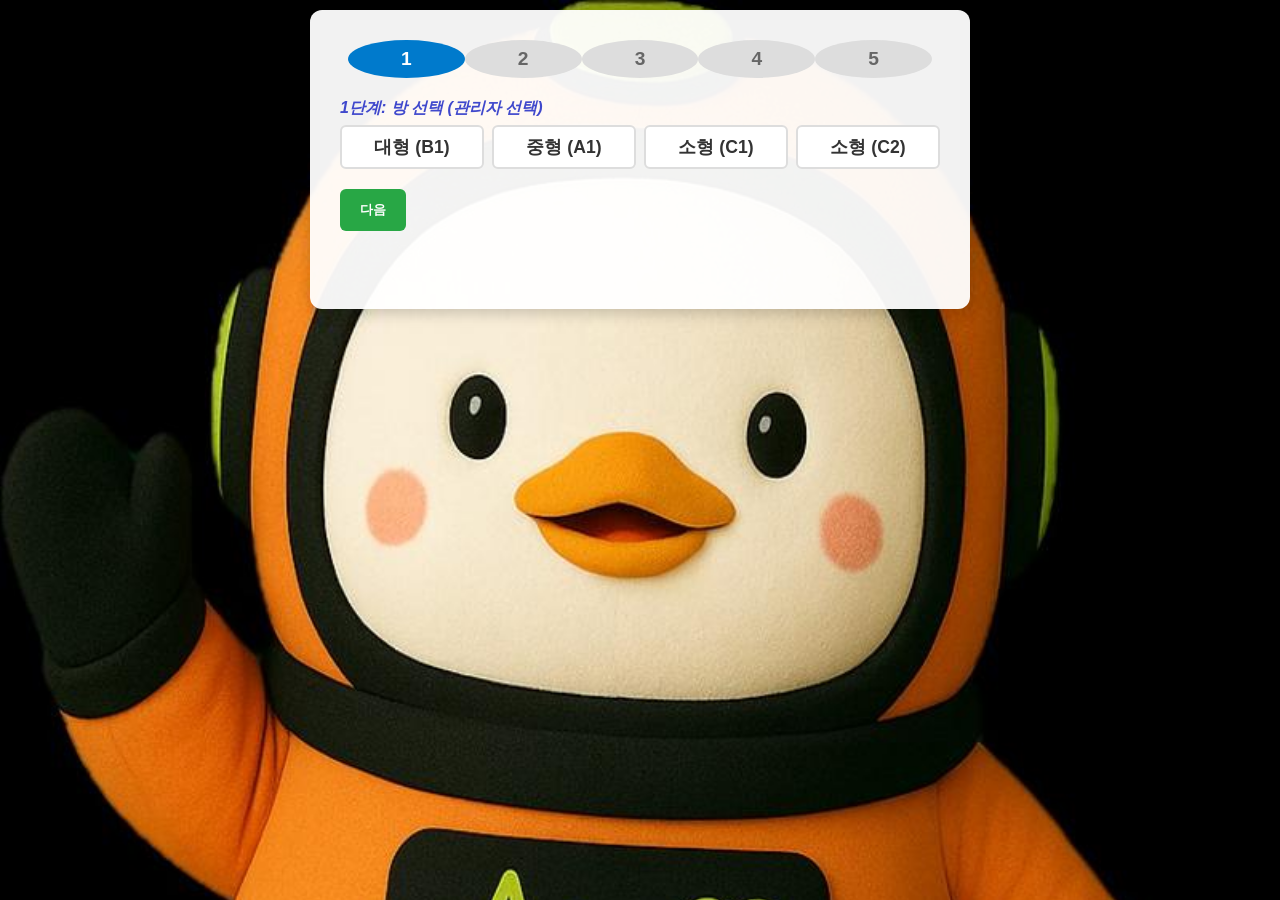
==== index.html @ 496429e9 "Update index.html" ====
<!-- index.html -->
<!DOCTYPE html>
<html lang="ko">
<head>
  <meta charset="UTF-8" />
  <meta name="viewport" content="width=device-width, initial-scale=1.0, maximum-scale=1.0, user-scalable=no" />
  <title>점핑배틀</title>
  <link rel="stylesheet" href="styles.css" />
</head>
<body>
  <div class="container">
    <!-- 단계 표시 -->
    <div class="steps-indicator">
      <span class="step-dot active">1</span>
      <span class="step-dot">2</span>
      <span class="step-dot">3</span>
      <span class="step-dot">4</span>
      <span class="step-dot">5</span>
    </div>

    <form id="reservationForm" novalidate>
      <input type="hidden" id="walkInTime" name="walkInTime" />
      <input type="hidden" id="roomSize" name="roomSize" required />
      <input type="hidden" id="difficulty" name="difficulty" required />

      <!-- 1단계: 방 선택 -->
      <div class="step" data-step="1">
        <label> <span class="note">1단계: 방 선택 (관리자 선택)</span></label>
        <div class="room-buttons">
          <button type="button" data-value="B1">대형 (B1)</button>
          <button type="button" data-value="A1">중형 (A1)</button>
          <button type="button" data-value="C1">소형 (C1)</button>
          <button type="button" data-value="C2">소형 (C2)</button>
        </div>
      </div>

      <!-- 2단계: 인원 입력 -->
      <div class="step" data-step="2" style="display:none;">
        <label> <span class="note">2단계: 인원 입력</span></label>        
        <div class="field-group">
          <div class="field half">
            <label for="adultCount">성인 (인원)</label>
            <input type="number" id="adultCount" name="adultCount" min="0" placeholder="0" required />
          </div>
          <div class="field half">
            <label for="youthCount">청소년·어린이 (인원)</label>
            <input type="number" id="youthCount" name="youthCount" min="0" placeholder="0" required />
          </div>
        </div>
      </div>

      <!-- 3단계: 팀명 입력 -->
      <div class="step" data-step="3" style="display:none;">
        <div class="field auto-teamname">
          <label for="teamName" class="teamname-label">
            3단계: 팀명 입력
            <button type="button" id="generateTeamNameBtn" class="tiny-btn">자동</button>
          </label>
          <input type="text" id="teamName" name="teamName" placeholder="팀명을 입력하세요" required />
        </div>
      </div>

      <!-- 4단계: 난이도 선택 -->
      <div class="step" data-step="4" style="display:none;">        
        <label> <span class="note">4단계: 난이도 선택</span></label>
        <div class="difficulty-buttons">
          <button type="button" data-value="ㅂ베이직">
            <span class="label">베이직 (★)</span>
            <span class="desc">👶처음이거나, 아이와 함께라면^^🎈</span>
          </button>
          <button type="button" data-value="ㅇ이지">
            <span class="label">이지 (★★)</span>
            <span class="desc">😉처음인데, 내가 센스는 좀 있다!👍</span>
          </button>
          <button type="button" data-value="ㅅ우주">
            <span class="label">우주 (★★★)</span>
            <span class="desc">🌌우주 테마맵 도전, 준비됐나요?🚀</span>
          </button>
          <button type="button" data-value="ㄴ노멀">
            <span class="label">노멀 (★★★★)</span>
            <span class="desc">💪평소 운동 좀 한다!🏃‍♂️</span>
          </button>
          <button type="button" data-value="ㅎ하드">
            <span class="label">하드 (★★★★★)</span>
            <span class="desc">🤯발이 안보인다! 너무 어려워요!🥵</span>
          </button>
          <button type="button" data-value="ㅊ챌린저">
            <span class="label">챌린저 (★★★★★★)</span>
            <span class="desc">🏆최강자 도전, 살아남을 수 있겠어?💥</span>
          </button>
        </div>
      </div>

      <!-- 5단계: 차량번호 입력 -->
      <div class="step" data-step="5" style="display:none;">        
        <label> <span class="note">5단계: 차량번호 입력 (뒤 4자리)</span></label>
        <input
          type="text"
          id="vehicle"
          name="vehicle"
          placeholder="ex)1234 //등록 필요 없을 경우 완료"
          inputmode="numeric"
          pattern="[0-9]*"
        />
      </div>

      <!-- 네비게이션 버튼 -->
      <div class="step-nav">
        <button type="button" id="prevBtn">이전</button>
        <button type="button" id="nextBtn">다음</button>
        <button type="submit" id="submitBtn">완료 🚀</button>
      </div>

      <div id="result" class="result"></div>
    </form>
  </div>

  <script src="script.js" defer></script>
</body>
</html>
---- styles.css ----
/* styles.css */
body {
  margin: 0;
  padding: 0;
  background: url('jumpingbattle_character_bg.jpg') no-repeat top center;
  background-size: cover;
  display: flex;
  justify-content: center;
  align-items: flex-start;
  min-height: 100vh;
  font-family: 'Segoe UI', sans-serif;
}

.container {
  position: fixed;
  top: 0; left: 50%;
  transform: translateX(-50%);
  background: rgba(255,255,255,0.95);
  padding: 30px;
  margin-top: 10px;
  border-radius: 12px;
  width: 95%; max-width: 600px;
  box-shadow: 0 4px 15px rgba(0,0,0,0.2);
  z-index: 1;
}

/* Step Indicator (반응형) */
.steps-indicator {
  display: flex;
  justify-content: space-between;
  align-items: center;
  margin-bottom: 20px;
  flex-wrap: nowrap;
  padding: 0 8px;
}
.step-dot {
  flex: 1;
  min-width: 0;
  text-align: center;
  white-space: nowrap;
  padding: 8px 4px;
  border-radius: 50%;
  background: #ddd;
  color: #666;
  font-weight: bold;
  transition: background 0.3s, color 0.3s;
  font-size: clamp(0.8rem, 4vw, 1.2rem);
}
.step-dot.active {
  background: #007ACC;
  color: #fff;
}
@media (max-width: 400px) {
  .step-dot {
    padding: 6px 2px;
    font-size: 0.8rem;
  }
}

/* 기본 스타일 */
label {
  display: block;
  margin-bottom: 6px;
  font-weight: 600;
  color: #333;
}
label .note {
  color: #3F48CC;
  font-style: italic;
}
input[type="text"],
input[type="number"] {
  width: 100%;
  padding: 12px;
  font-size: 1.2rem;
  border: 1px solid #ccc;
  border-radius: 6px;
  box-sizing: border-box;
}

.field-group {
  display: flex;
  gap: 4%;
  margin-bottom: 16px;
}
.field-group .half {
  width: 48%;
}

/* 방 선택 */
.room-buttons {
  display: flex;
  gap: 8px;
  margin-bottom: 16px;
}
.room-buttons button {
  flex: 1;
  padding: 8px 0;
  font-size: 1.1rem;
  background: #fff;
  border: 2px solid #ddd;
  border-radius: 6px;
  font-weight: 600;
  color: #333;
  cursor: pointer;
  transition: background 0.2s, border-color 0.2s;
}
.room-buttons button.selected {
  background: #007ACC;
  color: #fff;
  border-color: #005A9E;
}

/* 팀명 입력 + 자동생성 버튼 */
.auto-teamname {
  display: flex;
  flex-direction: column; /* 입력창은 라벨 아래, 버튼도 라벨에 속함 */
  margin-bottom: 16px;
}
.teamname-label {
  display: inline-flex;   /* 라벨 텍스트 옆에 버튼 위치 */
  align-items: center;
  gap: 8px;
  font-weight: 600;
  color: #333;
  margin-bottom: 6px;
}
.tiny-btn {
  padding: 2px 6px;
  font-size: 0.8rem;
  font-weight: 600;
  color: #fff;
  background: #feb47b;
  border: none;
  border-radius: 4px;
  cursor: pointer;
  transition: background 0.2s;
}
.tiny-btn:hover {
  background: #ff9a5c;
}
.auto-teamname input {
  width: 100%;
  padding: 10px 12px;
  font-size: 1.1rem;
  border: 1px solid #ccc;
  border-radius: 6px;
  box-sizing: border-box;
}

/* 난이도 선택 (세로 + 설명) */
.difficulty-buttons {
  display: flex;
  flex-direction: column;
  gap: 12px;
  margin-bottom: 16px;
}
.difficulty-buttons button {
  display: flex;
  flex-direction: column;
  align-items: flex-start;
  padding: 12px;
  border: 2px solid #ddd;
  border-radius: 6px;
  background: #fff;
  cursor: pointer;
  transition: background 0.2s, border-color 0.2s;
}
.difficulty-buttons button:hover {
  border-color: #007ACC;
}
.difficulty-buttons button.selected {
  background: #007ACC;
  border-color: #005A9E;
  color: #fff;
}
.difficulty-buttons .label {
  font-size: 1.1rem;
  font-weight: 600;
}
.difficulty-buttons .desc {
  font-size: 0.9rem;
  color: #666;
  margin-top: 4px;
  line-height: 1.3;
}

/* 네비게이션 버튼 */
.step-nav {
  display: flex;
  justify-content: space-between;
  margin-top: 20px;
}
.step-nav button {
  padding: 12px 20px;
  border: none;
  border-radius: 6px;
  cursor: pointer;
  font-weight: 600;
}
#prevBtn {
  background: #ccc;
  color: #333;
}
#nextBtn {
  background: #28A745;
  color: #fff;
}
#submitBtn {
  background: #005A9E;
  color: #fff;
}

/* 결과 영역 */
.result {
  margin-top: 16px;
  font-size: 1rem;
  color: #333;
  min-height: 2em;
}

/* 모바일 대응 */
@media (max-width: 600px) {
  .container {
    width: 100%;
    max-width: 80%;
    padding: 20px;
  }
  input[type="text"],
  input[type="number"] {
    font-size: 1rem;
    padding: 10px;
  }
  .room-buttons button,
  .difficulty-buttons button {
    font-size: 1rem;
    padding: 10px;
  }
  .tiny-btn {
    padding: 2px 4px;
    font-size: 0.75rem;
  }
  .step-nav button {
    padding: 10px;
    font-size: 1rem;
  }
}
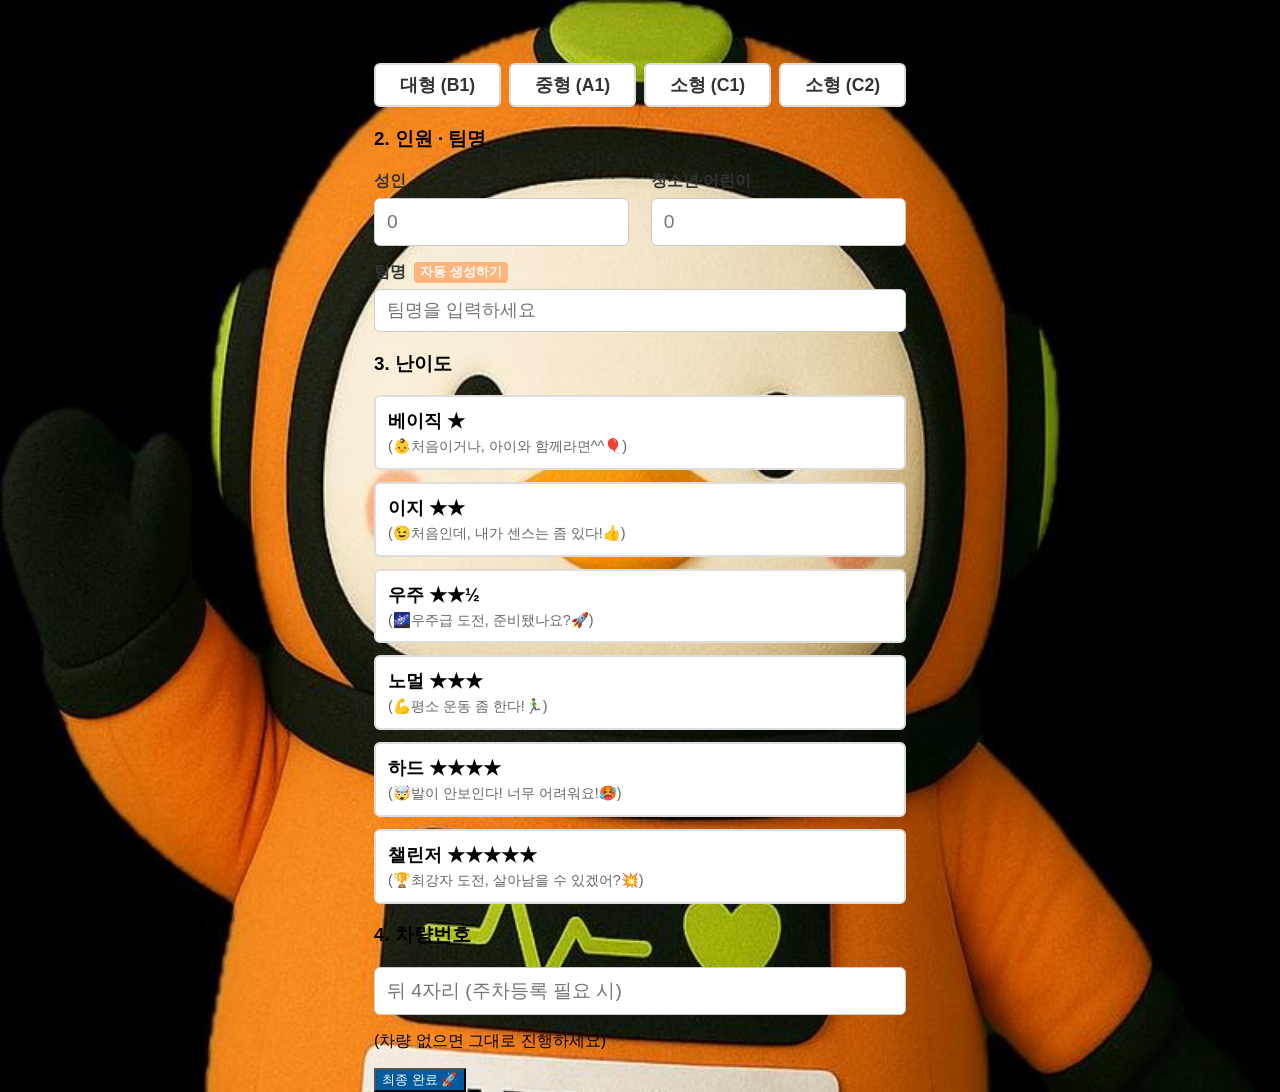
==== commit fd52f19e: "Create index.html" ====
--- a/index.html
+++ b/index.html
@@ -1,4 +1,3 @@
-<!-- index.html -->
 <!DOCTYPE html>
 <html lang="ko">
 <head>
@@ -8,112 +7,98 @@
   <link rel="stylesheet" href="styles.css" />
 </head>
 <body>
-  <div class="container">
-    <!-- 단계 표시 -->
-    <div class="steps-indicator">
-      <span class="step-dot active">1</span>
-      <span class="step-dot">2</span>
-      <span class="step-dot">3</span>
-      <span class="step-dot">4</span>
-      <span class="step-dot">5</span>
+  <form id="reservationForm" class="form-grid" novalidate>
+    <!-- 숨겨진 값들 -->
+    <input type="hidden" id="walkInTime" name="walkInTime" />
+    <input type="hidden" id="roomSize" name="roomSize" required />
+    <input type="hidden" id="difficulty" name="difficulty" required />
+
+    <!-- 1. 방 선택 -->
+    <div class="card">
+      <h3>1. 방 선택</h3>
+      <div class="room-buttons">
+        <button type="button" data-value="B1">대형 (B1)</button>
+        <button type="button" data-value="A1">중형 (A1)</button>
+        <button type="button" data-value="C1">소형 (C1)</button>
+        <button type="button" data-value="C2">소형 (C2)</button>
+      </div>
     </div>
 
-    <form id="reservationForm" novalidate>
-      <input type="hidden" id="walkInTime" name="walkInTime" />
-      <input type="hidden" id="roomSize" name="roomSize" required />
-      <input type="hidden" id="difficulty" name="difficulty" required />
-
-      <!-- 1단계: 방 선택 -->
-      <div class="step" data-step="1">
-        <label> <span class="note">1단계: 방 선택 (관리자 선택)</span></label>
-        <div class="room-buttons">
-          <button type="button" data-value="B1">대형 (B1)</button>
-          <button type="button" data-value="A1">중형 (A1)</button>
-          <button type="button" data-value="C1">소형 (C1)</button>
-          <button type="button" data-value="C2">소형 (C2)</button>
+    <!-- 2. 인원 · 팀명 -->
+    <div class="card">
+      <h3>2. 인원 · 팀명</h3>
+      <div class="field-group">
+        <div class="field half">
+          <label for="adultCount">성인</label>
+          <input type="number" id="adultCount" name="adultCount" min="0" placeholder="0" required />
+        </div>
+        <div class="field half">
+          <label for="youthCount">청소년·어린이</label>
+          <input type="number" id="youthCount" name="youthCount" min="0" placeholder="0" required />
         </div>
       </div>
+      <div class="auto-teamname">
+        <label class="teamname-label" for="teamName">
+          팀명
+          <button type="button" id="generateTeamNameBtn" class="tiny-btn">자동 생성하기</button>
+        </label>
+        <input type="text" id="teamName" name="teamName" placeholder="팀명을 입력하세요" required />
+      </div>
+    </div>
 
-      <!-- 2단계: 인원 입력 -->
-      <div class="step" data-step="2" style="display:none;">
-        <label> <span class="note">2단계: 인원 입력</span></label>        
-        <div class="field-group">
-          <div class="field half">
-            <label for="adultCount">성인 (인원)</label>
-            <input type="number" id="adultCount" name="adultCount" min="0" placeholder="0" required />
-          </div>
-          <div class="field half">
-            <label for="youthCount">청소년·어린이 (인원)</label>
-            <input type="number" id="youthCount" name="youthCount" min="0" placeholder="0" required />
-          </div>
-        </div>
+    <!-- 3. 난이도 선택 -->
+    <div class="card">
+      <h3>3. 난이도</h3>
+      <div class="difficulty-buttons">
+        <button type="button" data-value="ㅂ베이직">
+          <span class="label">베이직 ★</span>
+          <span class="desc">(👶처음이거나, 아이와 함께라면^^🎈)</span>
+        </button>
+        <button type="button" data-value="ㅇ이지">
+          <span class="label">이지 ★★</span>
+          <span class="desc">(😉처음인데, 내가 센스는 좀 있다!👍)</span>
+        </button>
+        <button type="button" data-value="ㅅ우주">
+          <span class="label">우주 ★★½</span>
+          <span class="desc">(🌌우주급 도전, 준비됐나요?🚀)</span>
+        </button>
+        <button type="button" data-value="ㄴ노멀">
+          <span class="label">노멀 ★★★</span>
+          <span class="desc">(💪평소 운동 좀 한다!🏃‍♂️)</span>
+        </button>
+        <button type="button" data-value="ㅎ하드">
+          <span class="label">하드 ★★★★</span>
+          <span class="desc">(🤯발이 안보인다! 너무 어려워요!🥵)</span>
+        </button>
+        <button type="button" data-value="ㅊ챌린저">
+          <span class="label">챌린저 ★★★★★</span>
+          <span class="desc">(🏆최강자 도전, 살아남을 수 있겠어?💥)</span>
+        </button>
       </div>
+    </div>
 
-      <!-- 3단계: 팀명 입력 -->
-      <div class="step" data-step="3" style="display:none;">
-        <div class="field auto-teamname">
-          <label for="teamName" class="teamname-label">
-            3단계: 팀명 입력
-            <button type="button" id="generateTeamNameBtn" class="tiny-btn">자동</button>
-          </label>
-          <input type="text" id="teamName" name="teamName" placeholder="팀명을 입력하세요" required />
-        </div>
-      </div>
+    <!-- 4. 차량번호 -->
+    <div class="card">
+      <h3>4. 차량번호</h3>
+      <input
+        type="text"
+        id="vehicle"
+        name="vehicle"
+        placeholder="뒤 4자리 (주차등록 필요 시)"
+        inputmode="numeric"
+        pattern="[0-9]*"
+      />
+      <p class="note">(차량 없으면 그대로 진행하세요)</p>
+    </div>
 
-      <!-- 4단계: 난이도 선택 -->
-      <div class="step" data-step="4" style="display:none;">        
-        <label> <span class="note">4단계: 난이도 선택</span></label>
-        <div class="difficulty-buttons">
-          <button type="button" data-value="ㅂ베이직">
-            <span class="label">베이직 (★)</span>
-            <span class="desc">👶처음이거나, 아이와 함께라면^^🎈</span>
-          </button>
-          <button type="button" data-value="ㅇ이지">
-            <span class="label">이지 (★★)</span>
-            <span class="desc">😉처음인데, 내가 센스는 좀 있다!👍</span>
-          </button>
-          <button type="button" data-value="ㅅ우주">
-            <span class="label">우주 (★★★)</span>
-            <span class="desc">🌌우주 테마맵 도전, 준비됐나요?🚀</span>
-          </button>
-          <button type="button" data-value="ㄴ노멀">
-            <span class="label">노멀 (★★★★)</span>
-            <span class="desc">💪평소 운동 좀 한다!🏃‍♂️</span>
-          </button>
-          <button type="button" data-value="ㅎ하드">
-            <span class="label">하드 (★★★★★)</span>
-            <span class="desc">🤯발이 안보인다! 너무 어려워요!🥵</span>
-          </button>
-          <button type="button" data-value="ㅊ챌린저">
-            <span class="label">챌린저 (★★★★★★)</span>
-            <span class="desc">🏆최강자 도전, 살아남을 수 있겠어?💥</span>
-          </button>
-        </div>
-      </div>
+    <!-- 최종 완료 버튼 -->
+    <div class="card actions">
+      <button type="submit" id="submitBtn">최종 완료 🚀</button>
+    </div>
+  </form>
 
-      <!-- 5단계: 차량번호 입력 -->
-      <div class="step" data-step="5" style="display:none;">        
-        <label> <span class="note">5단계: 차량번호 입력 (뒤 4자리)</span></label>
-        <input
-          type="text"
-          id="vehicle"
-          name="vehicle"
-          placeholder="ex)1234 //등록 필요 없을 경우 완료"
-          inputmode="numeric"
-          pattern="[0-9]*"
-        />
-      </div>
-
-      <!-- 네비게이션 버튼 -->
-      <div class="step-nav">
-        <button type="button" id="prevBtn">이전</button>
-        <button type="button" id="nextBtn">다음</button>
-        <button type="submit" id="submitBtn">완료 🚀</button>
-      </div>
-
-      <div id="result" class="result"></div>
-    </form>
-  </div>
+  <!-- 결제 안내 출력 영역 -->
+  <div id="result" class="result"></div>
 
   <script src="script.js" defer></script>
 </body>
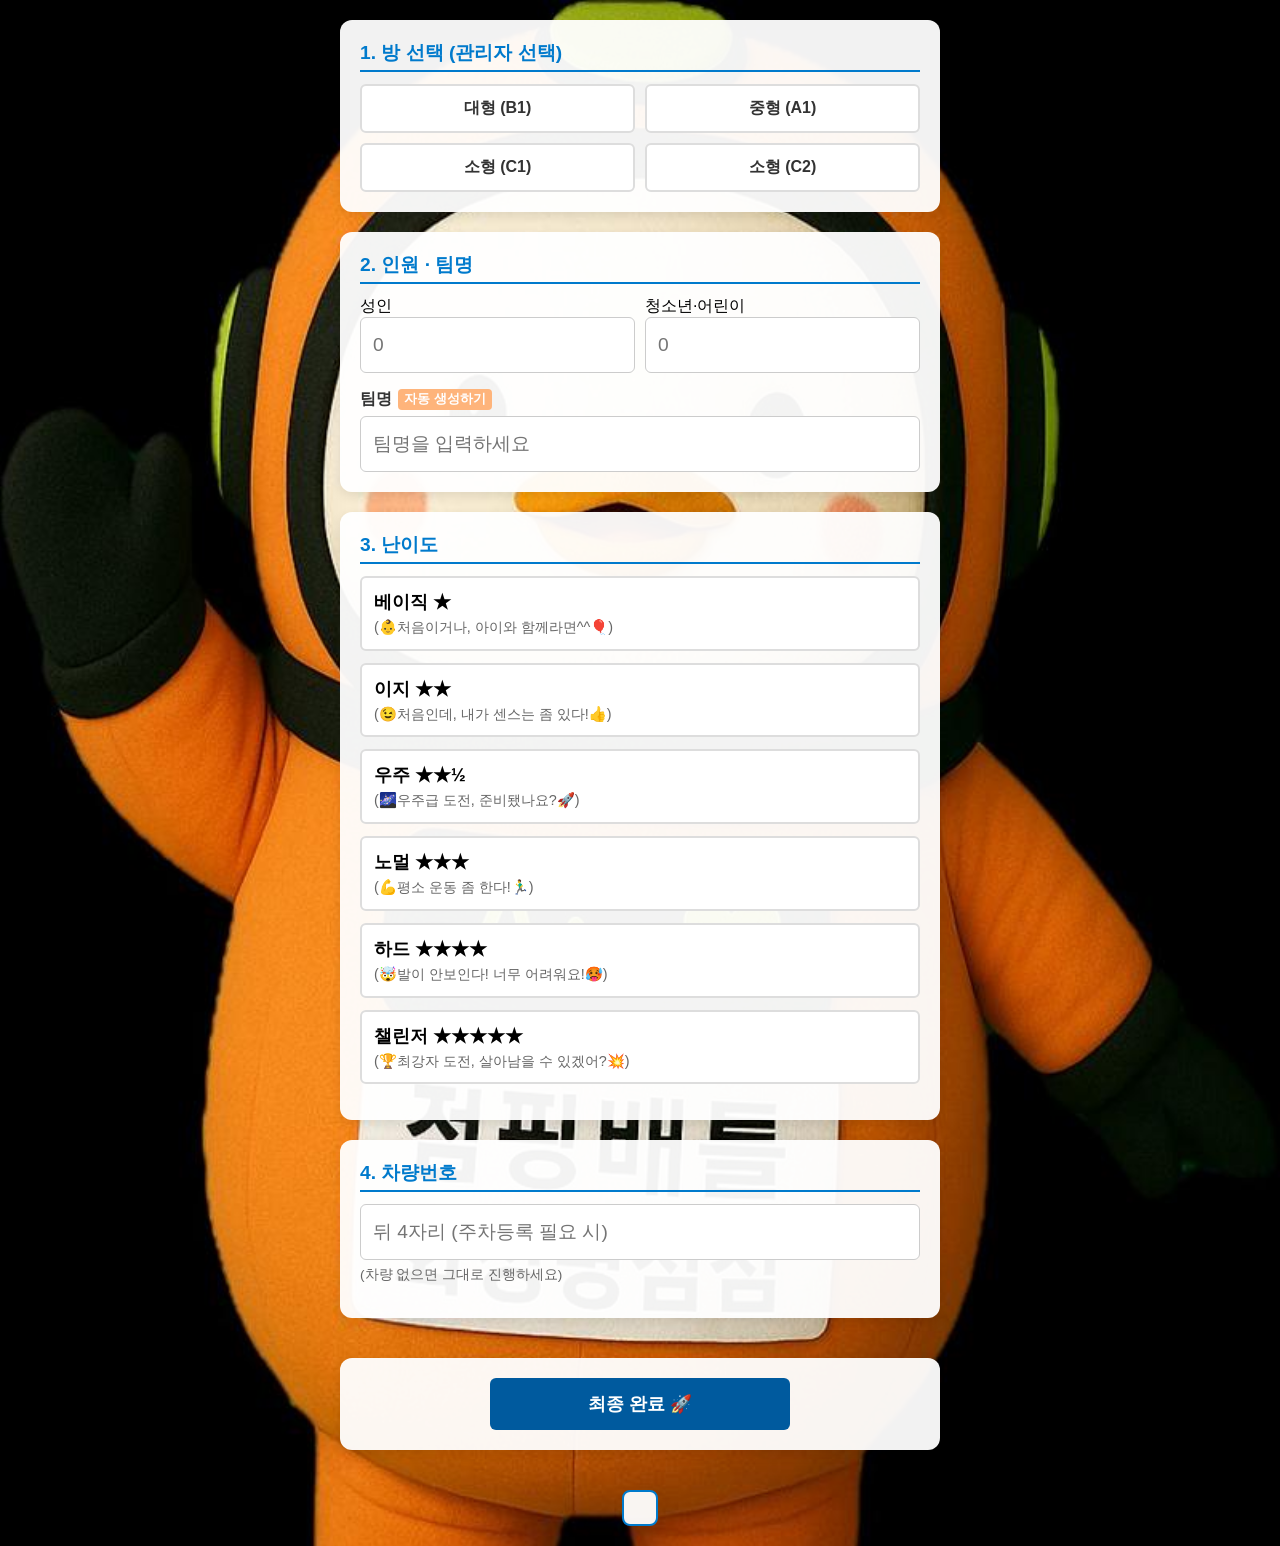
==== commit 26a70f20: "Update index.html" ====
--- a/index.html
+++ b/index.html
@@ -15,7 +15,7 @@
 
     <!-- 1. 방 선택 -->
     <div class="card">
-      <h3>1. 방 선택</h3>
+      <h3>1. 방 선택 (관리자 선택)</h3>
       <div class="room-buttons">
         <button type="button" data-value="B1">대형 (B1)</button>
         <button type="button" data-value="A1">중형 (A1)</button>
--- a/styles.css
+++ b/styles.css
@@ -5,122 +5,93 @@
   background: url('jumpingbattle_character_bg.jpg') no-repeat top center;
   background-size: cover;
   display: flex;
-  justify-content: center;
-  align-items: flex-start;
+  flex-direction: column;      /* 세로 스택으로 변경 */
+  align-items: center;         /* 가로 중앙 정렬 */
+  justify-content: flex-start; /* 세로는 위에서부터 시작 */
   min-height: 100vh;
   font-family: 'Segoe UI', sans-serif;
 }
 
-.container {
-  position: fixed;
-  top: 0; left: 50%;
-  transform: translateX(-50%);
+/* 항상 세로 스크롤 */
+.form-grid {
+  display: flex;
+  flex-direction: column;
+  gap: 20px;
+  width: 95%;
+  max-width: 600px;
+  margin: 20px auto;
+}
+
+/* 카드 공통 스타일 */
+.card {
   background: rgba(255,255,255,0.95);
-  padding: 30px;
-  margin-top: 10px;
   border-radius: 12px;
-  width: 95%; max-width: 600px;
-  box-shadow: 0 4px 15px rgba(0,0,0,0.2);
-  z-index: 1;
-}
-
-/* Step Indicator (반응형) */
-.steps-indicator {
-  display: flex;
-  justify-content: space-between;
-  align-items: center;
-  margin-bottom: 20px;
-  flex-wrap: nowrap;
-  padding: 0 8px;
-}
-.step-dot {
-  flex: 1;
-  min-width: 0;
-  text-align: center;
-  white-space: nowrap;
-  padding: 8px 4px;
-  border-radius: 50%;
-  background: #ddd;
-  color: #666;
-  font-weight: bold;
-  transition: background 0.3s, color 0.3s;
-  font-size: clamp(0.8rem, 4vw, 1.2rem);
-}
-.step-dot.active {
+  padding: 20px;
+  box-shadow: 0 4px 12px rgba(0,0,0,0.1);
+}
+
+/* 카드 제목 */
+.card h3 {
+  margin: 0 0 12px;
+  font-size: 1.2rem;
+  color: #007ACC;
+  border-bottom: 2px solid #007ACC;
+  padding-bottom: 4px;
+}
+
+/* 방 선택 */
+.room-buttons {
+  display: flex;
+  flex-wrap: wrap;
+  gap: 10px;
+}
+.room-buttons button {
+  flex: 1 1 45%;
+  padding: 12px 0;
+  font-size: 1rem;
+  background: #fff;
+  border: 2px solid #ddd;
+  border-radius: 6px;
+  cursor: pointer;
+  font-weight: 600;
+  color: #333;
+  transition: background 0.2s, border-color 0.2s;
+}
+.room-buttons button.selected {
   background: #007ACC;
   color: #fff;
-}
-@media (max-width: 400px) {
-  .step-dot {
-    padding: 6px 2px;
-    font-size: 0.8rem;
-  }
-}
-
-/* 기본 스타일 */
-label {
-  display: block;
-  margin-bottom: 6px;
-  font-weight: 600;
-  color: #333;
-}
-label .note {
-  color: #3F48CC;
-  font-style: italic;
-}
+  border-color: #005A9E;
+}
+
+/* 입력박스 높이 키우기 */
 input[type="text"],
 input[type="number"] {
   width: 100%;
-  padding: 12px;
+  padding: 16px 12px;
   font-size: 1.2rem;
   border: 1px solid #ccc;
   border-radius: 6px;
   box-sizing: border-box;
-}
-
+  min-height: 50px;
+}
+
+/* 인원 · 팀명 */
 .field-group {
   display: flex;
-  gap: 4%;
+  gap: 10px;
   margin-bottom: 16px;
 }
 .field-group .half {
-  width: 48%;
-}
-
-/* 방 선택 */
-.room-buttons {
-  display: flex;
-  gap: 8px;
-  margin-bottom: 16px;
-}
-.room-buttons button {
   flex: 1;
-  padding: 8px 0;
-  font-size: 1.1rem;
-  background: #fff;
-  border: 2px solid #ddd;
-  border-radius: 6px;
-  font-weight: 600;
-  color: #333;
-  cursor: pointer;
-  transition: background 0.2s, border-color 0.2s;
-}
-.room-buttons button.selected {
-  background: #007ACC;
-  color: #fff;
-  border-color: #005A9E;
-}
-
-/* 팀명 입력 + 자동생성 버튼 */
+}
 .auto-teamname {
   display: flex;
-  flex-direction: column; /* 입력창은 라벨 아래, 버튼도 라벨에 속함 */
-  margin-bottom: 16px;
+  flex-direction: column;
 }
 .teamname-label {
-  display: inline-flex;   /* 라벨 텍스트 옆에 버튼 위치 */
+  display: inline-flex;
   align-items: center;
-  gap: 8px;
+  gap: 6px;
   font-weight: 600;
   color: #333;
   margin-bottom: 6px;
@@ -139,16 +110,8 @@
 .tiny-btn:hover {
   background: #ff9a5c;
 }
-.auto-teamname input {
-  width: 100%;
-  padding: 10px 12px;
-  font-size: 1.1rem;
-  border: 1px solid #ccc;
-  border-radius: 6px;
-  box-sizing: border-box;
-}
-
-/* 난이도 선택 (세로 + 설명) */
+
+/* 난이도 선택 */
 .difficulty-buttons {
   display: flex;
   flex-direction: column;
@@ -160,11 +123,11 @@
   flex-direction: column;
   align-items: flex-start;
   padding: 12px;
+  background: #fff;
   border: 2px solid #ddd;
   border-radius: 6px;
-  background: #fff;
-  cursor: pointer;
-  transition: background 0.2s, border-color 0.2s;
+  cursor: pointer;
+  transition: border-color 0.2s, background 0.2s;
 }
 .difficulty-buttons button:hover {
   border-color: #007ACC;
@@ -185,63 +148,62 @@
   line-height: 1.3;
 }
 
-/* 네비게이션 버튼 */
-.step-nav {
-  display: flex;
-  justify-content: space-between;
+/* 차량번호 안내 */
+.card .note {
+  margin-top: 6px;
+  font-size: 0.85rem;
+  color: #666;
+}
+
+/* 최종 완료 버튼 */
+.actions {
+  display: flex;
+  justify-content: center;
   margin-top: 20px;
 }
-.step-nav button {
-  padding: 12px 20px;
+.actions button {
+  width: 100%;
+  max-width: 300px;
+  padding: 14px 0;
+  font-size: 1.1rem;
+  font-weight: 600;
   border: none;
   border-radius: 6px;
   cursor: pointer;
-  font-weight: 600;
-}
-#prevBtn {
-  background: #ccc;
+  background: #005A9E;
+  color: #fff;
+  transition: background 0.2s;
+}
+.actions button:hover {
+  background: #004578;
+}
+
+/* 결제 안내 */
+.result {
+  margin: 20px auto;
+  padding: 16px;
+  max-width: 600px;
+  background: rgba(255,255,255,0.95);
+  border: 2px solid #007ACC;
+  border-radius: 8px;
+  font-size: 1.1rem;
   color: #333;
-}
-#nextBtn {
-  background: #28A745;
-  color: #fff;
-}
-#submitBtn {
-  background: #005A9E;
-  color: #fff;
-}
-
-/* 결과 영역 */
-.result {
-  margin-top: 16px;
-  font-size: 1rem;
-  color: #333;
-  min-height: 2em;
-}
-
-/* 모바일 대응 */
+  line-height: 1.4;
+}
+
+/* 반응형 */
 @media (max-width: 600px) {
-  .container {
-    width: 100%;
-    max-width: 80%;
-    padding: 20px;
-  }
-  input[type="text"],
-  input[type="number"] {
-    font-size: 1rem;
-    padding: 10px;
+  .form-grid {
+    max-width: 100%;
+    margin: 10px;
   }
   .room-buttons button,
-  .difficulty-buttons button {
+  .actions button {
     font-size: 1rem;
-    padding: 10px;
+    padding: 12px 0;
   }
   .tiny-btn {
+    font-size: 0.75rem;
     padding: 2px 4px;
-    font-size: 0.75rem;
   }
-  .step-nav button {
-    padding: 10px;
-    font-size: 1rem;
-  }
-}
+}
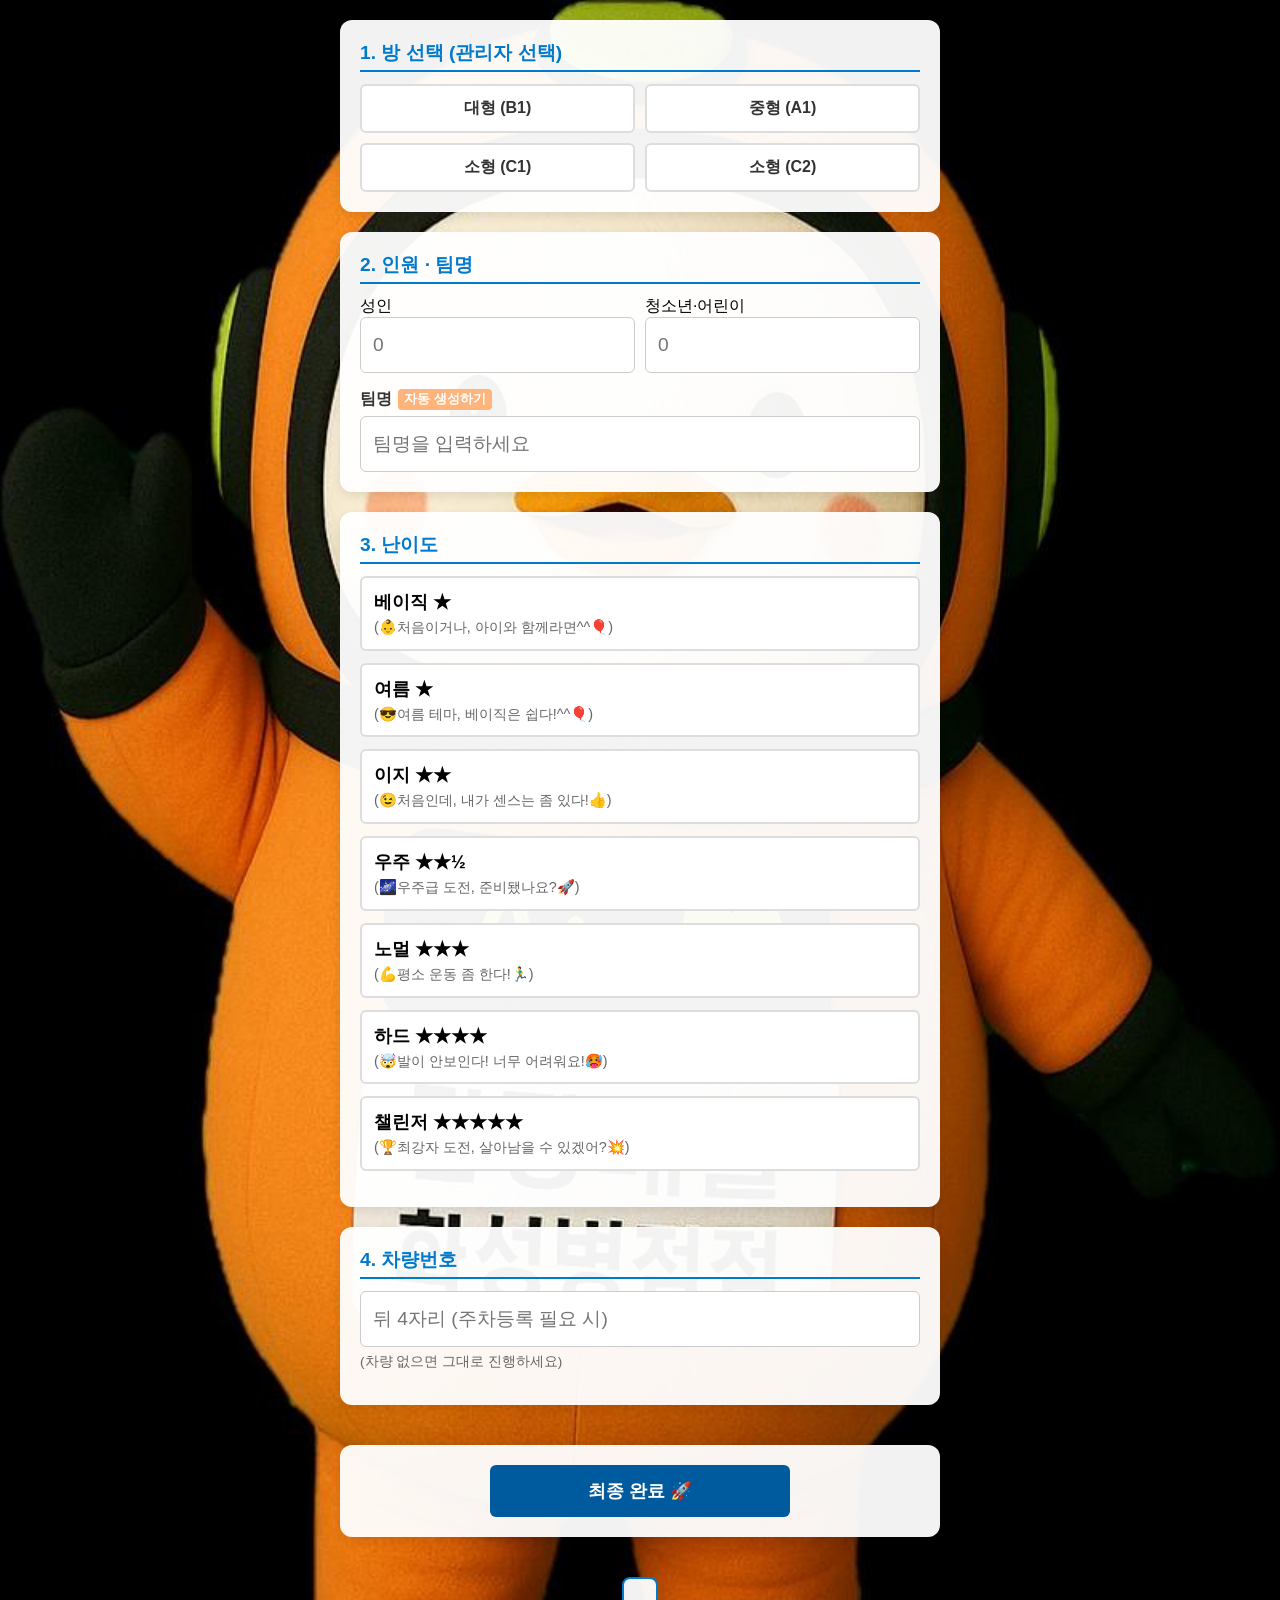
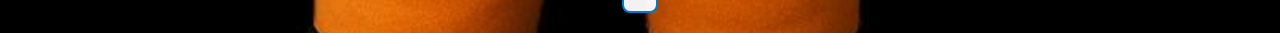
==== commit fb95b840: "Update index.html" ====
--- a/index.html
+++ b/index.html
@@ -54,6 +54,10 @@
           <span class="label">베이직 ★</span>
           <span class="desc">(👶처음이거나, 아이와 함께라면^^🎈)</span>
         </button>
+        <button type="button" data-value="ㄹ여름">
+          <span class="label">여름 ★</span>
+          <span class="desc">(😎여름 테마, 베이직은 쉽다!^^🎈)</span>
+        </button>
         <button type="button" data-value="ㅇ이지">
           <span class="label">이지 ★★</span>
           <span class="desc">(😉처음인데, 내가 센스는 좀 있다!👍)</span>
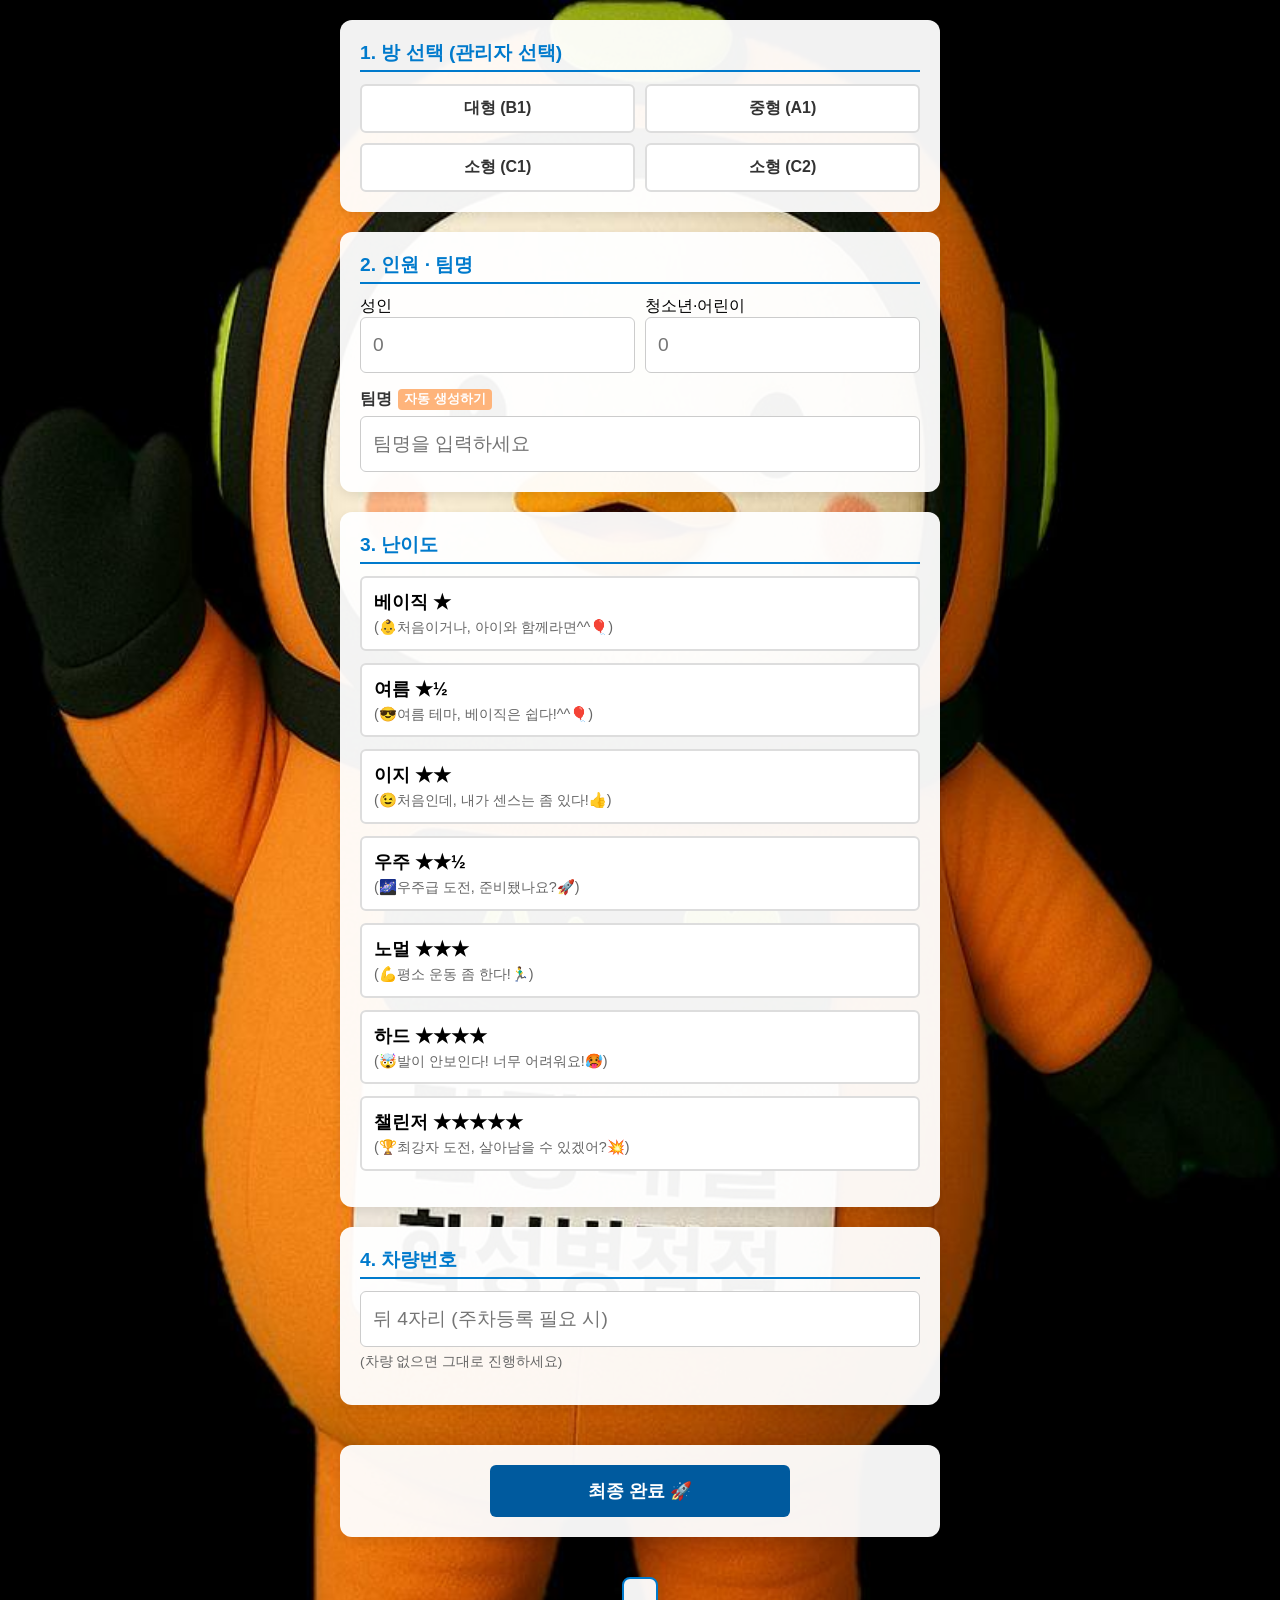
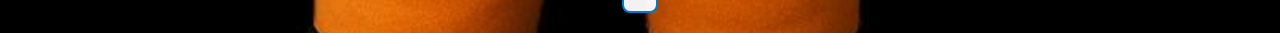
==== commit ae228f58: "Update index.html" ====
--- a/index.html
+++ b/index.html
@@ -55,7 +55,7 @@
           <span class="desc">(👶처음이거나, 아이와 함께라면^^🎈)</span>
         </button>
         <button type="button" data-value="ㄹ여름">
-          <span class="label">여름 ★</span>
+          <span class="label">여름 ★½</span>
           <span class="desc">(😎여름 테마, 베이직은 쉽다!^^🎈)</span>
         </button>
         <button type="button" data-value="ㅇ이지">
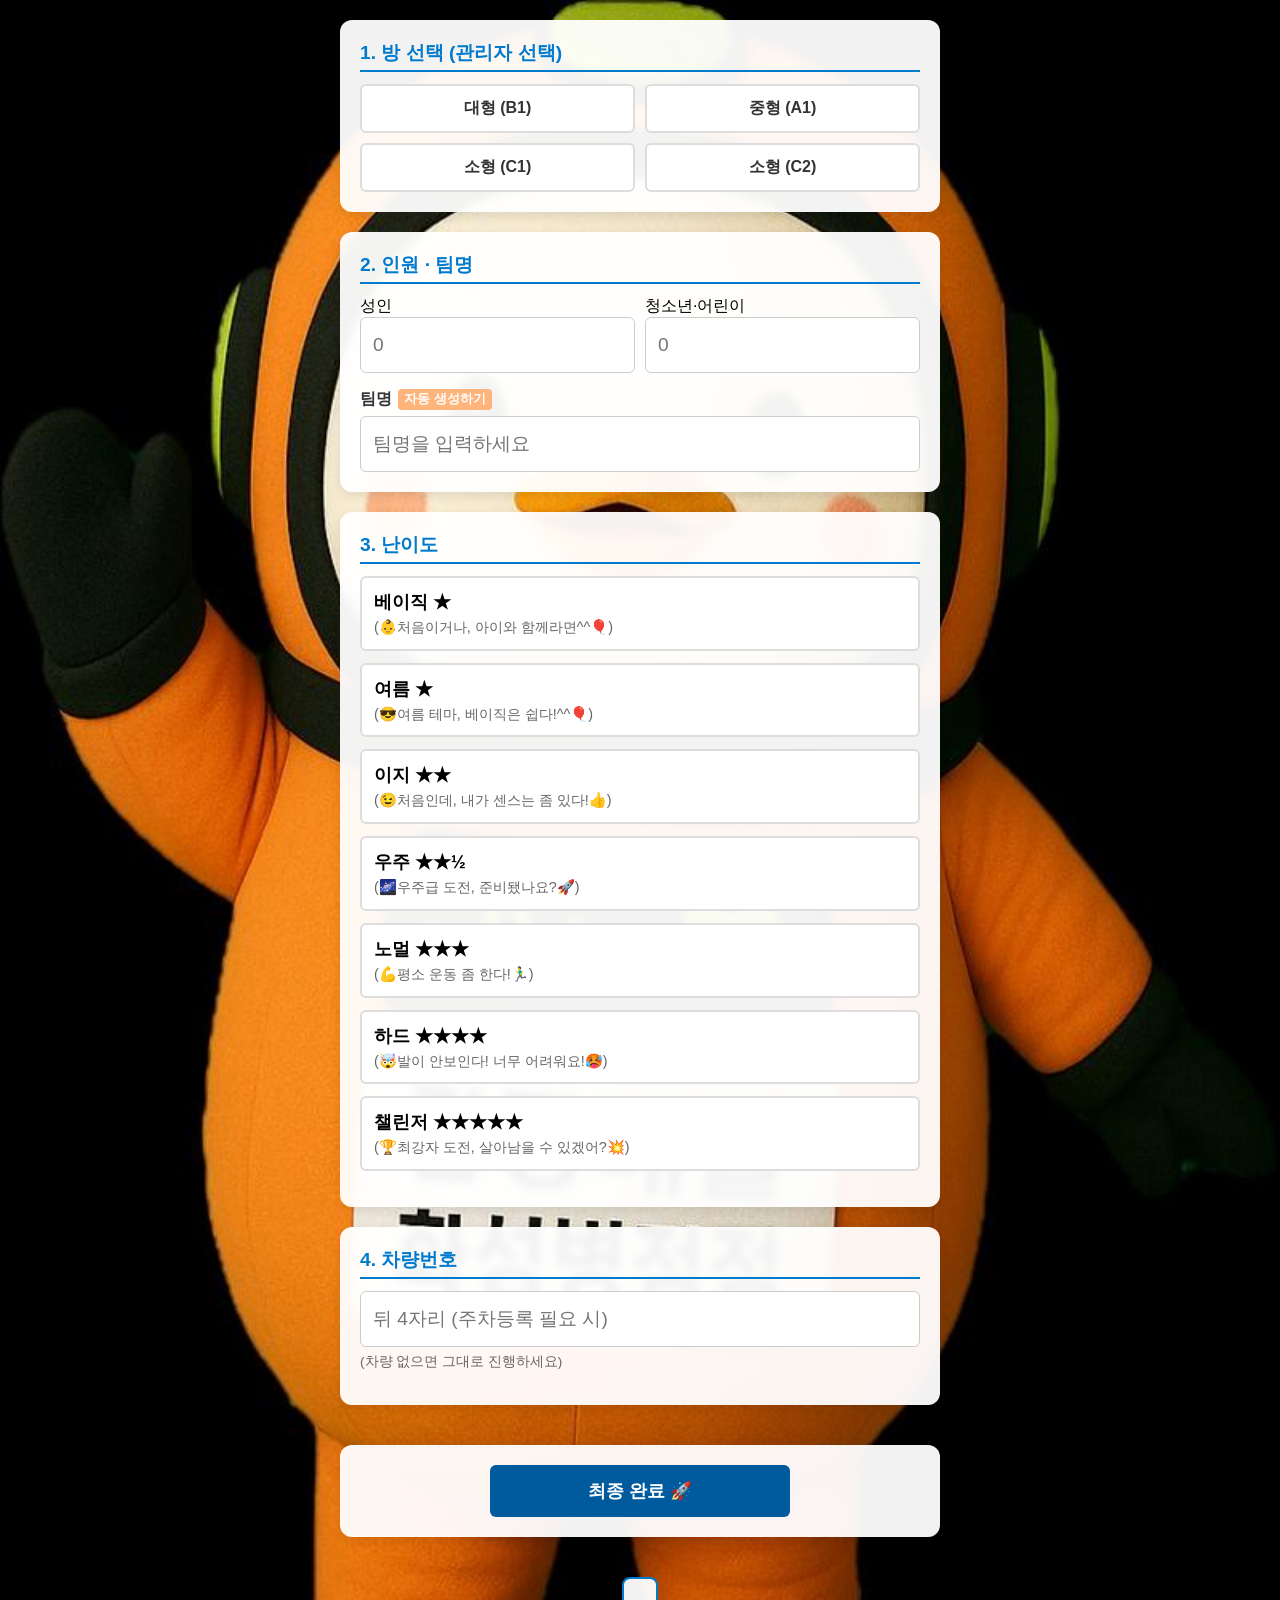
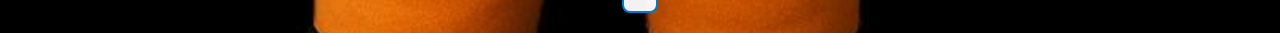
==== commit 120c9446: "Update index.html" ====
--- a/index.html
+++ b/index.html
@@ -55,7 +55,7 @@
           <span class="desc">(👶처음이거나, 아이와 함께라면^^🎈)</span>
         </button>
         <button type="button" data-value="ㄹ여름">
-          <span class="label">여름 ★½</span>
+          <span class="label">여름 ★</span>
           <span class="desc">(😎여름 테마, 베이직은 쉽다!^^🎈)</span>
         </button>
         <button type="button" data-value="ㅇ이지">
--- a/styles.css
+++ b/styles.css
@@ -28,6 +28,7 @@
   border-radius: 12px;
   padding: 20px;
   box-shadow: 0 4px 12px rgba(0,0,0,0.1);
+  backdrop-filter: saturate(140%) blur(4px);
 }
 
 /* 카드 제목 */
@@ -55,8 +56,10 @@
   cursor: pointer;
   font-weight: 600;
   color: #333;
-  transition: background 0.2s, border-color 0.2s;
-}
+  transition: background 0.2s, border-color 0.2s, transform .06s ease;
+  touch-action: manipulation;
+}
+.room-buttons button:active { transform: translateY(1px); }
 .room-buttons button.selected {
   background: #007ACC;
   color: #fff;
@@ -73,6 +76,12 @@
   border-radius: 6px;
   box-sizing: border-box;
   min-height: 50px;
+  background: #fff;
+}
+input:focus {
+  outline: none;
+  border-color: #007ACC;
+  box-shadow: 0 0 0 3px rgba(0,122,204,.15);
 }
 
 /* 인원 · 팀명 */
@@ -105,11 +114,10 @@
   border: none;
   border-radius: 4px;
   cursor: pointer;
-  transition: background 0.2s;
-}
-.tiny-btn:hover {
-  background: #ff9a5c;
-}
+  transition: background 0.2s, transform .06s ease;
+}
+.tiny-btn:hover { background: #ff9a5c; }
+.tiny-btn:active { transform: translateY(1px); }
 
 /* 난이도 선택 */
 .difficulty-buttons {
@@ -127,11 +135,11 @@
   border: 2px solid #ddd;
   border-radius: 6px;
   cursor: pointer;
-  transition: border-color 0.2s, background 0.2s;
-}
-.difficulty-buttons button:hover {
-  border-color: #007ACC;
-}
+  transition: border-color 0.2s, background 0.2s, transform .06s ease;
+  text-align: left;
+}
+.difficulty-buttons button:hover { border-color: #007ACC; }
+.difficulty-buttons button:active { transform: translateY(1px); }
 .difficulty-buttons button.selected {
   background: #007ACC;
   border-color: #005A9E;
@@ -147,6 +155,7 @@
   margin-top: 4px;
   line-height: 1.3;
 }
+.difficulty-buttons button.selected .desc { color: rgba(255,255,255,.9); }
 
 /* 차량번호 안내 */
 .card .note {
@@ -172,10 +181,31 @@
   cursor: pointer;
   background: #005A9E;
   color: #fff;
-  transition: background 0.2s;
-}
-.actions button:hover {
-  background: #004578;
+  transition: background 0.2s, opacity .2s;
+}
+.actions button:hover { background: #004578; }
+
+/* 로딩 상태(전송 중) */
+.actions button.loading {
+  position: relative;
+  pointer-events: none;
+  opacity: .85;
+}
+.actions button.loading::after {
+  content: '';
+  position: absolute;
+  right: 14px;
+  top: 50%;
+  width: 16px;
+  height: 16px;
+  margin-top: -8px;
+  border-radius: 50%;
+  border: 2px solid #fff;
+  border-top-color: transparent;
+  animation: spin .8s linear infinite;
+}
+@keyframes spin {
+  to { transform: rotate(360deg); }
 }
 
 /* 결제 안내 */
@@ -189,6 +219,51 @@
   font-size: 1.1rem;
   color: #333;
   line-height: 1.4;
+}
+
+/* 전송 완료 카드 */
+.pay-box {
+  background: #ffffff;
+  border: 2px solid #E6F2FF;
+  border-radius: 10px;
+  padding: 14px;
+  box-shadow: 0 6px 18px rgba(0,0,0,.06);
+}
+.pay-title {
+  font-weight: 800;
+  color: #1769aa;
+  margin-bottom: 8px;
+}
+.pay-line {
+  margin: 4px 0;
+  font-size: 1rem;
+}
+.pay-detail {
+  margin-top: 8px;
+  font-size: .95rem;
+  color: #444;
+}
+
+/* 토스트 */
+.toast {
+  position: fixed;
+  left: 50%;
+  bottom: 24px;
+  transform: translateX(-50%) translateY(16px);
+  background: rgba(26, 32, 44, 0.92);
+  color: #fff;
+  padding: 12px 16px;
+  border-radius: 10px;
+  box-shadow: 0 10px 24px rgba(0,0,0,.2);
+  opacity: 0;
+  z-index: 9999;
+  transition: transform .2s ease, opacity .2s ease;
+  font-size: .95rem;
+  -webkit-tap-highlight-color: transparent;
+}
+.toast.show {
+  opacity: 1;
+  transform: translateX(-50%) translateY(0);
 }
 
 /* 반응형 */
@@ -207,3 +282,12 @@
     padding: 2px 4px;
   }
 }
+
+/* 모션 줄이기(접근성) */
+@media (prefers-reduced-motion: reduce) {
+  .room-buttons button,
+  .difficulty-buttons button,
+  .actions button { transition: none; }
+  .toast { transition: none; }
+  .actions button.loading::after { animation: none; }
+}
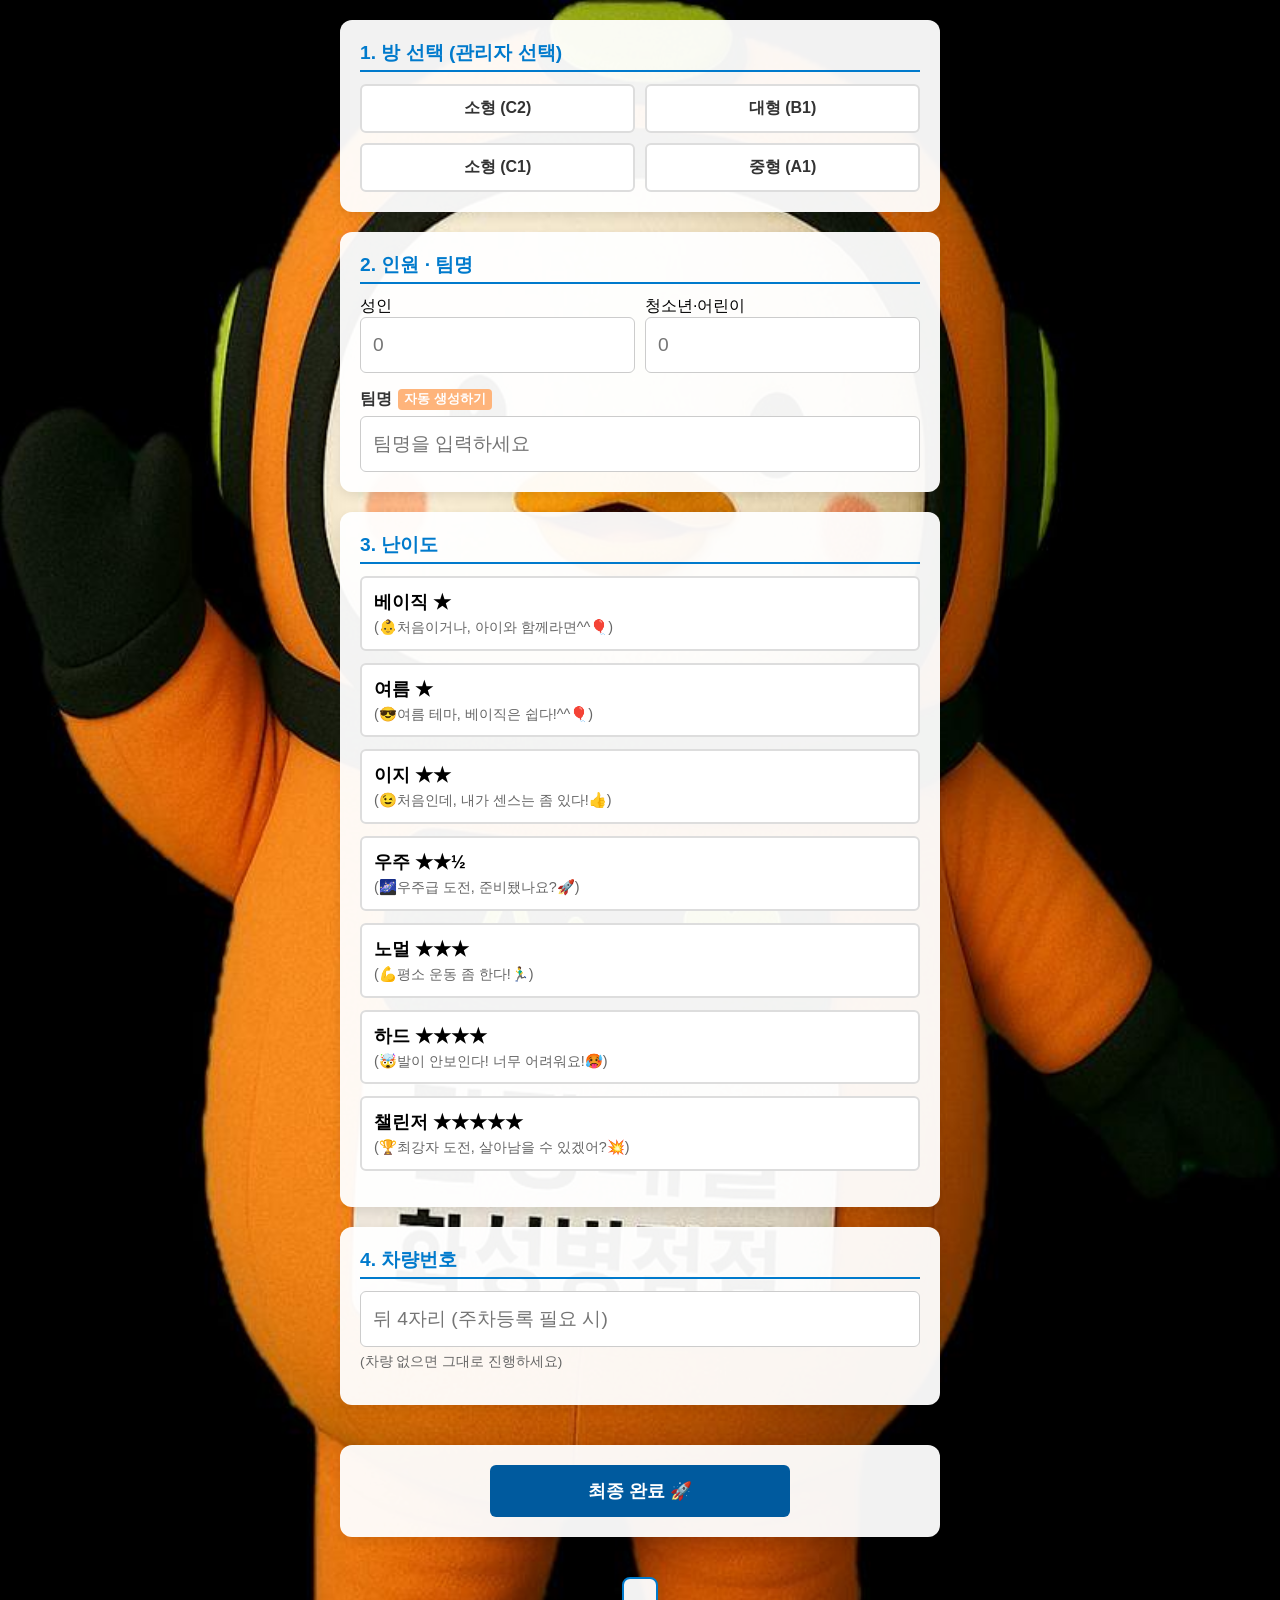
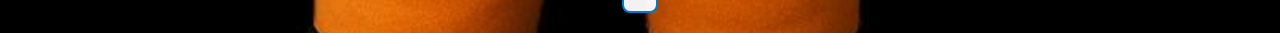
==== commit 343df26a: "Update index.html" ====
--- a/index.html
+++ b/index.html
@@ -17,10 +17,10 @@
     <div class="card">
       <h3>1. 방 선택 (관리자 선택)</h3>
       <div class="room-buttons">
+        <button type="button" data-value="C2">소형 (C2)</button>
         <button type="button" data-value="B1">대형 (B1)</button>
-        <button type="button" data-value="A1">중형 (A1)</button>
         <button type="button" data-value="C1">소형 (C1)</button>
-        <button type="button" data-value="C2">소형 (C2)</button>
+        <button type="button" data-value="A1">중형 (A1)</button>  
       </div>
     </div>
 
--- a/styles.css
+++ b/styles.css
@@ -28,7 +28,6 @@
   border-radius: 12px;
   padding: 20px;
   box-shadow: 0 4px 12px rgba(0,0,0,0.1);
-  backdrop-filter: saturate(140%) blur(4px);
 }
 
 /* 카드 제목 */
@@ -56,10 +55,8 @@
   cursor: pointer;
   font-weight: 600;
   color: #333;
-  transition: background 0.2s, border-color 0.2s, transform .06s ease;
-  touch-action: manipulation;
-}
-.room-buttons button:active { transform: translateY(1px); }
+  transition: background 0.2s, border-color 0.2s;
+}
 .room-buttons button.selected {
   background: #007ACC;
   color: #fff;
@@ -76,12 +73,6 @@
   border-radius: 6px;
   box-sizing: border-box;
   min-height: 50px;
-  background: #fff;
-}
-input:focus {
-  outline: none;
-  border-color: #007ACC;
-  box-shadow: 0 0 0 3px rgba(0,122,204,.15);
 }
 
 /* 인원 · 팀명 */
@@ -114,10 +105,11 @@
   border: none;
   border-radius: 4px;
   cursor: pointer;
-  transition: background 0.2s, transform .06s ease;
-}
-.tiny-btn:hover { background: #ff9a5c; }
-.tiny-btn:active { transform: translateY(1px); }
+  transition: background 0.2s;
+}
+.tiny-btn:hover {
+  background: #ff9a5c;
+}
 
 /* 난이도 선택 */
 .difficulty-buttons {
@@ -135,11 +127,11 @@
   border: 2px solid #ddd;
   border-radius: 6px;
   cursor: pointer;
-  transition: border-color 0.2s, background 0.2s, transform .06s ease;
-  text-align: left;
-}
-.difficulty-buttons button:hover { border-color: #007ACC; }
-.difficulty-buttons button:active { transform: translateY(1px); }
+  transition: border-color 0.2s, background 0.2s;
+}
+.difficulty-buttons button:hover {
+  border-color: #007ACC;
+}
 .difficulty-buttons button.selected {
   background: #007ACC;
   border-color: #005A9E;
@@ -155,7 +147,6 @@
   margin-top: 4px;
   line-height: 1.3;
 }
-.difficulty-buttons button.selected .desc { color: rgba(255,255,255,.9); }
 
 /* 차량번호 안내 */
 .card .note {
@@ -181,31 +172,10 @@
   cursor: pointer;
   background: #005A9E;
   color: #fff;
-  transition: background 0.2s, opacity .2s;
-}
-.actions button:hover { background: #004578; }
-
-/* 로딩 상태(전송 중) */
-.actions button.loading {
-  position: relative;
-  pointer-events: none;
-  opacity: .85;
-}
-.actions button.loading::after {
-  content: '';
-  position: absolute;
-  right: 14px;
-  top: 50%;
-  width: 16px;
-  height: 16px;
-  margin-top: -8px;
-  border-radius: 50%;
-  border: 2px solid #fff;
-  border-top-color: transparent;
-  animation: spin .8s linear infinite;
-}
-@keyframes spin {
-  to { transform: rotate(360deg); }
+  transition: background 0.2s;
+}
+.actions button:hover {
+  background: #004578;
 }
 
 /* 결제 안내 */
@@ -219,51 +189,6 @@
   font-size: 1.1rem;
   color: #333;
   line-height: 1.4;
-}
-
-/* 전송 완료 카드 */
-.pay-box {
-  background: #ffffff;
-  border: 2px solid #E6F2FF;
-  border-radius: 10px;
-  padding: 14px;
-  box-shadow: 0 6px 18px rgba(0,0,0,.06);
-}
-.pay-title {
-  font-weight: 800;
-  color: #1769aa;
-  margin-bottom: 8px;
-}
-.pay-line {
-  margin: 4px 0;
-  font-size: 1rem;
-}
-.pay-detail {
-  margin-top: 8px;
-  font-size: .95rem;
-  color: #444;
-}
-
-/* 토스트 */
-.toast {
-  position: fixed;
-  left: 50%;
-  bottom: 24px;
-  transform: translateX(-50%) translateY(16px);
-  background: rgba(26, 32, 44, 0.92);
-  color: #fff;
-  padding: 12px 16px;
-  border-radius: 10px;
-  box-shadow: 0 10px 24px rgba(0,0,0,.2);
-  opacity: 0;
-  z-index: 9999;
-  transition: transform .2s ease, opacity .2s ease;
-  font-size: .95rem;
-  -webkit-tap-highlight-color: transparent;
-}
-.toast.show {
-  opacity: 1;
-  transform: translateX(-50%) translateY(0);
 }
 
 /* 반응형 */
@@ -282,12 +207,3 @@
     padding: 2px 4px;
   }
 }
-
-/* 모션 줄이기(접근성) */
-@media (prefers-reduced-motion: reduce) {
-  .room-buttons button,
-  .difficulty-buttons button,
-  .actions button { transition: none; }
-  .toast { transition: none; }
-  .actions button.loading::after { animation: none; }
-}
